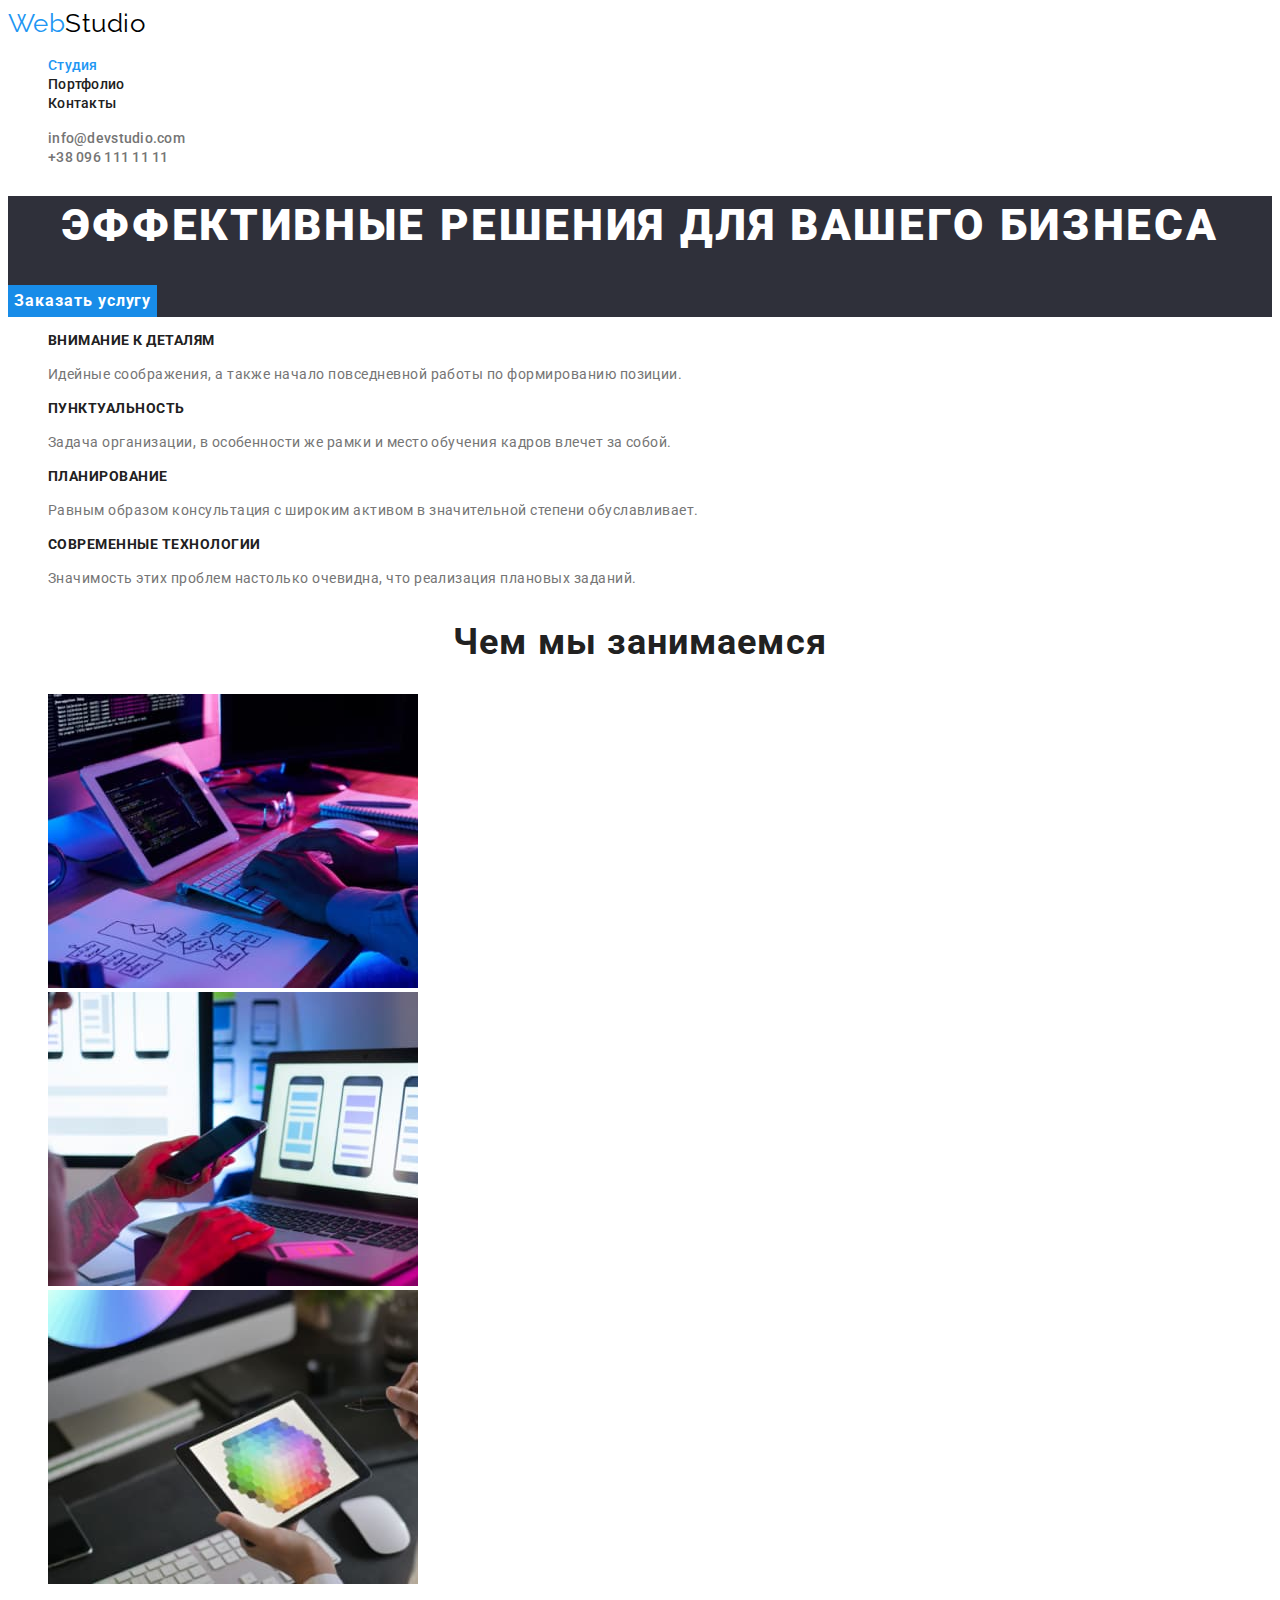
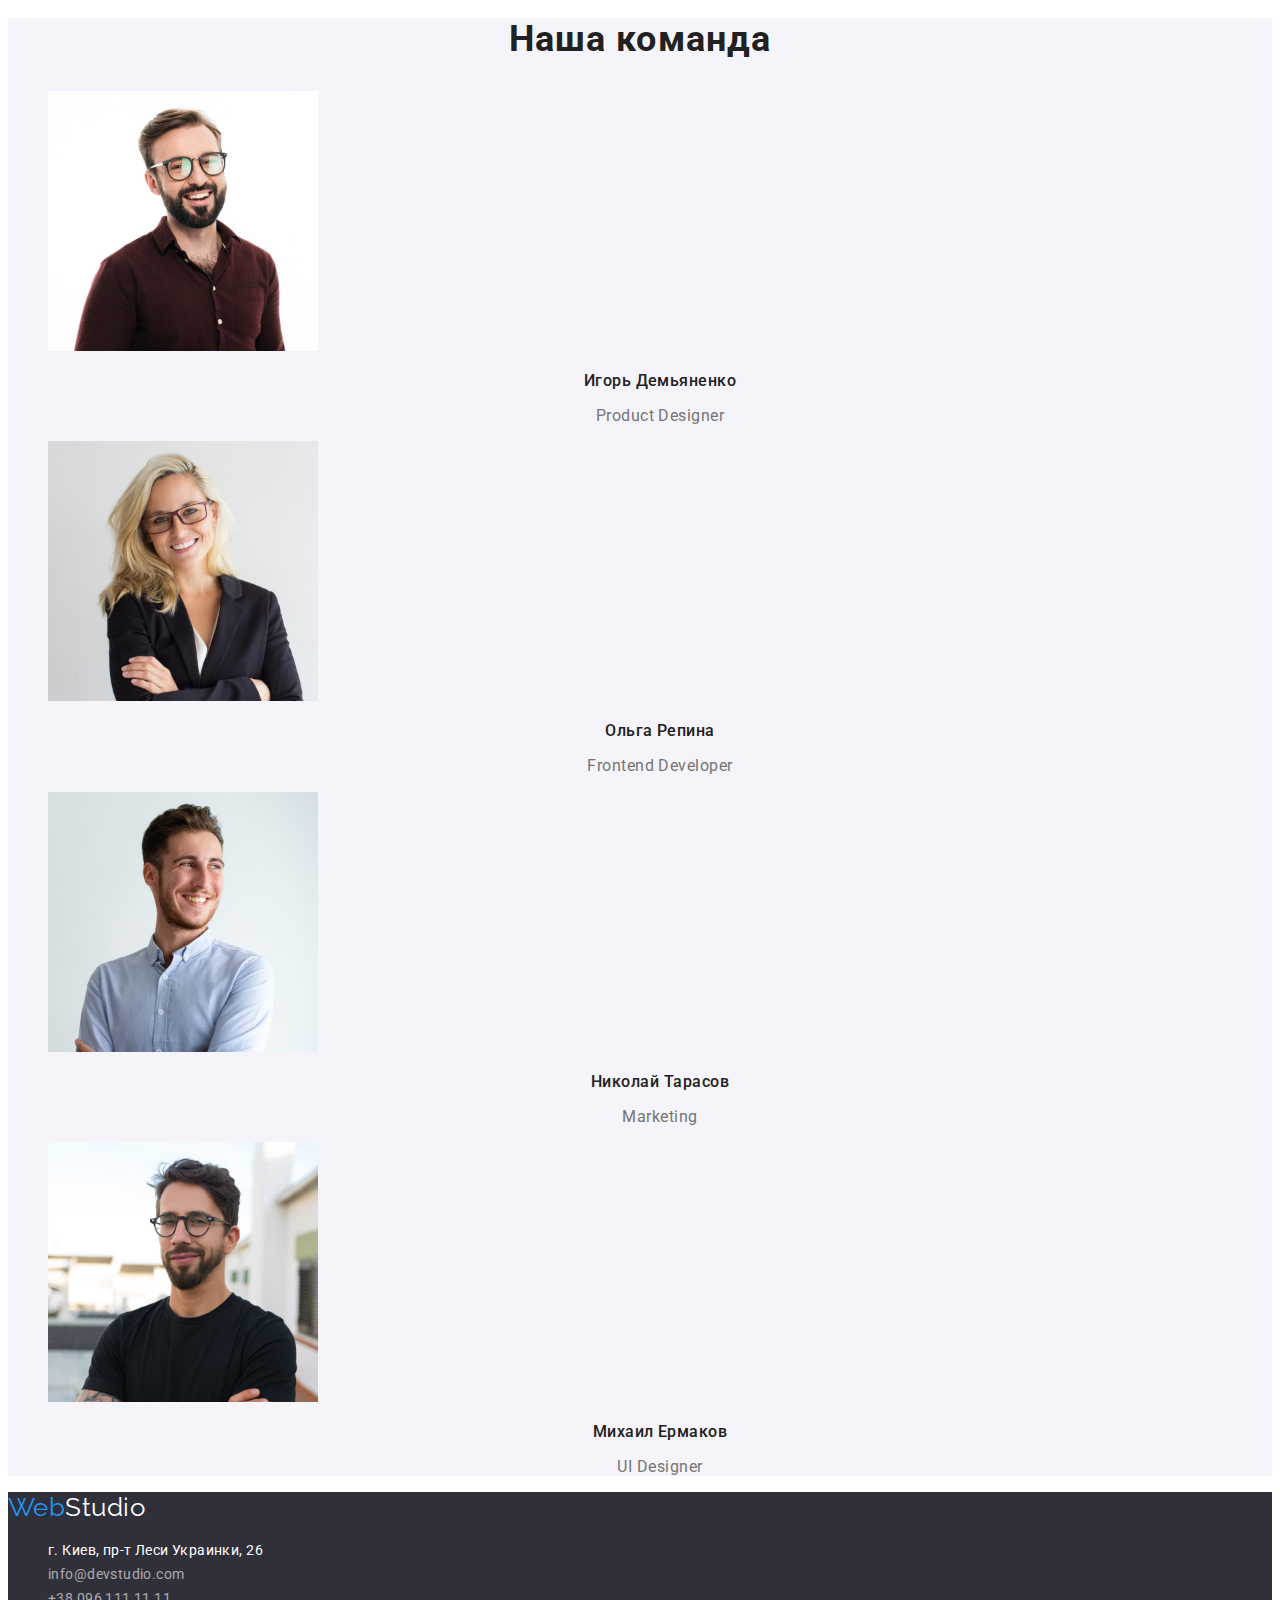
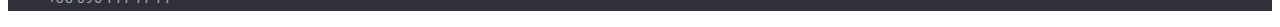
==== index.html @ 0b8e2824 "Переносит файлы и папки с дз-2" ====
<!DOCTYPE html>
  <html lang="ru">
  <head>
    <meta charset="UTF-8">
    <meta http-equiv="X-UA-Compatible" content="IE=edge">
    <meta name="viewport" content="width=device-width, initial-scale=1.0">
    <title>Студия</title>
    <link rel="preconnect" href="https://fonts.googleapis.com">
    <link rel="preconnect" href="https://fonts.gstatic.com" crossorigin>
    <link href="https://fonts.googleapis.com/css2?family=Raleway:wght@700&family=Roboto:wght@400;500;700;900&display=swap"
      rel="stylesheet">
    <link rel="stylesheet" href="./css/reset.css">
    <link rel="stylesheet" href="./css/styles.css">
  </head>
  <body>
    <!-- Шапка сайта -->
    <header>
      <!-- Главная навигация -->
      <nav>
        <a class="logo" href="index.html" lang="en">Web<span class="logo-header">Studio</span></a>
        <ul class="main-nav">
          <li><a href="index.html" class="link current">Студия</a></li>
          <li><a href="portfolio.html" class="link">Портфолио</a></li>
          <li><a href="" class="link">Контакты</a></li>
        </ul>
      </nav>
      <!-- Контакты -->
      <ul class="contacts-nav">
        <li><a class="link" href="mailto:info@devstudio.com">info@devstudio.com</a></li>
        <li><a class="link" href="tel:+380961111111">+38 096 111 11 11</a></li>
      </ul>
    </header>
    <!-- Уникальный контент страницы -->
    <main>
      <!-- Блок герой -->
      <section class="hero">
        <h1 class="hero-title">Эффективные решения для вашего бизнеса</h1>
        <button class="hero-btn btn" type="button">Заказать услугу</button>
      </section>
      <!-- Наши преимущества -->
      <section class="section">
        <!-- Скрыть этот заголовок с помощью css -->
        <h2 class="section-title hiden">Наши преимущества</h2>
        <ul class="feature-list">
          <li>
            <h3 class="title">Внимание к деталям</h3>
            <p class="text">Идейные соображения, а также начало повседневной работы по формированию позиции.</p>
          </li>
          <li>
            <h3 class="title">Пунктуальность</h3>
            <p class="text">Задача организации, в особенности же рамки и место обучения кадров влечет за собой.</p>
          </li>
          <li>
            <h3 class="title">Планирование</h3>
            <p class="text">Равным образом консультация с широким активом в значительной степени обуславливает.</p>
          </li>
          <li>
            <h3 class="title">Современные технологии</h3>
            <p class="text">Значимость этих проблем настолько очевидна, что реализация плановых заданий.</p>
          </li>
        </ul>
      </section>
      <!-- Чем мы занимаемся -->
      <section class="section">
        <h2 class="section-title">Чем мы занимаемся</h2>
          <ul>
            <li><img src="./images/website.jpg" alt="Десктопные приложения" width="370" /></li>
            <li><img src="./images/mobile.jpg" alt="Мобильные приложения" width="370" /></li>
            <li><img src="./images/design.jpg" alt="Дизайнерские решения" width="370" /></li>
          </ul>
      </section>
      <!-- Наша команда -->
      <section class="section team">
        <h2 class="section-title">Наша команда</h2>
        <ul>
          <li>
            <img src="./images/product-designer.jpg" alt="Product Designer" width="270">
            <h3 class="member">Игорь Демьяненко</h3>
            <p class="position" lang="en">Product Designer</p>
          </li>
          <li>
            <img src="./images/frontent-developer.jpg" alt="Frontend Developer" width="270">
            <h3 class="member">Ольга Репина</h3>
            <p class="position" lang="en">Frontend Developer</p>
          </li>
          <li>
            <img src="./images/marketing.jpg" alt="Marketing" width="270">
            <h3 class="member">Николай Тарасов</h3>
            <p class="position" lang="en">Marketing</p>
          </li>
          <li>
            <img src="./images/ui-designer.jpg" alt="UI Designer" width="270">
            <h3 class="member">Михаил Ермаков</h3>
            <p class="position" lang="en">UI Designer</p>
          </li>
        </ul>
      </section>
    </main>
    <footer class="footer">
      <a class="logo" href="index.html" lang="en">Web<span class="logo-footer">Studio</span></a>
      <address>
        <ul class="contacts-footer">
          <li><a class="link" href="https://www.google.com.ua/maps/place/%D0%B1%D1%83%D0%BB.+%D0%9B%D0%B5%D1%81%D0%B8+%D0%A3%D0%BA%D1%80%D0%B0%D0%B8%D0%BD%D0%BA%D0%B8,+26,+%D0%9A%D0%B8%D0%B5%D0%B2,+02000/@50.4265841,30.5361971,17z/data=!3m1!4b1!4m5!3m4!1s0x40d4cf0e033ecbe9:0x57a4dffefec77da0!8m2!3d50.4265807!4d30.5383858?hl=ru"><span class="address">г. Киев, пр-т Леси Украинки, 26</span></a>
          </li>
          <li><a class="link" href="mailto:info@devstudio.com">info@devstudio.com</a>
          </li>
          <li><a class="link" href="tel:+380961111111">+38 096 111 11 11</a>
          </li>
        </ul>
      </address>
    </footer>
  </body>
  </html>
---- css/styles.css ----
:root {
  --primary-text-color: #757575;
  --title-text-color: #212121;
  --accent-color: #2196f3;
}

body {
  background-color: #ffffff;
  color: var(--primary-text-color);

  font-family: Roboto, sans-serif;
  letter-spacing: 0.03em;
}

/* Логотип */
.logo {
  color: var(--accent-color);

  font-family: Raleway, sans-serif;
  font-size: 26px;
  line-height: 1.2;
}

.logo-header {
  color: #000000;
}

.logo-footer {
  color: #ffffff;
}

/* Главная навигация */
.main-nav .link {
  color: var(--title-text-color);

  font-weight: 500;
  font-size: 14px;
  line-height: 1.14;
  letter-spacing: 0.02em;
}

/* Контакты хедер*/
.contacts-nav .link {
  color: var(--primary-text-color);

  font-weight: 500;
  font-size: 14px;
  line-height: 1.14;
  letter-spacing: 0.02em;
}

.main-nav .link:hover,
.main-nav .link:focus,
.contacts-nav .link:hover,
.contacts-nav .link:focus,
.contacts-footer .link:hover,
.contacts-footer .link:focus {
  color: var(--accent-color);
}

.main-nav .link.current {
  color: var(--accent-color);
}

/* Блок герой, футер*/
.hero,
.footer {
  background-color: #2f303a;
}

.hero-title {
  color: #ffffff;

  font-weight: 900;
  font-size: 44px;
  line-height: 1.36;
  text-align: center;
  letter-spacing: 0.06em;
  text-transform: uppercase;
}

/* Кнопка */
.btn {
  font-family: inherit;
  font-weight: 700;
  font-size: 16px;
  line-height: 1.9;
  text-align: center;
  letter-spacing: 0.06em;

  cursor: pointer;
}

.hero-btn {
  background-color: #188ce8;
  color: #ffffff;
}

.btn:hover,
.btn:focus {
  background-color: var(--accent-color);
}

/* Секции */
.section-title.hiden {
  display: none;
}

.section-title {
  color: var(--title-text-color);

  font-size: 36px;
  line-height: 1.2;
  text-align: center;
  letter-spacing: 0.03em;
}

/* Преимущества */
.feature-list .title {
  color: var(--title-text-color);

  font-size: 14px;
  line-height: 1.14;
  text-transform: uppercase;
}

.feature-list .text {
  font-size: 14px;
  line-height: 1.71;
}

/* Наша команда */
.team {
  background-color: #f5f4fa;
}

.team .member {
  color: var(--title-text-color);

  font-weight: 500;
  font-size: 16px;
  line-height: 1.2;
  text-align: center;
}

.team .position {
  font-size: 16px;
  line-height: 1.2;
  text-align: center;
}

/* Футер */
.contacts-footer .link,
.contacts-footer .address {
  color: rgba(255, 255, 255, 0.6);

  font-family: Roboto, sans-serif;
  font-style: normal;
  font-size: 14px;
  line-height: 1.7;
  letter-spacing: 0.03em;
}

.contacts-footer .address {
  color: #ffffff;
}

/* Страница портфолио */
/* Фильтр кнопки */
.filter-btn {
  background-color: #f5f4fa;
  color: var(--title-text-color);
}

.filter-btn:hover,
.filter-btn:focus {
  color: #ffffff;
  background-color: var(--accent-color);
}

/* Проекты */
.projects .title {
  color: var(--title-text-color);

  font-size: 18px;
  line-height: 2;
  letter-spacing: 0.06em;
}

.projects .filter {
  color: var(--primary-text-color);

  font-size: 16px;
  line-height: 1.9;
}
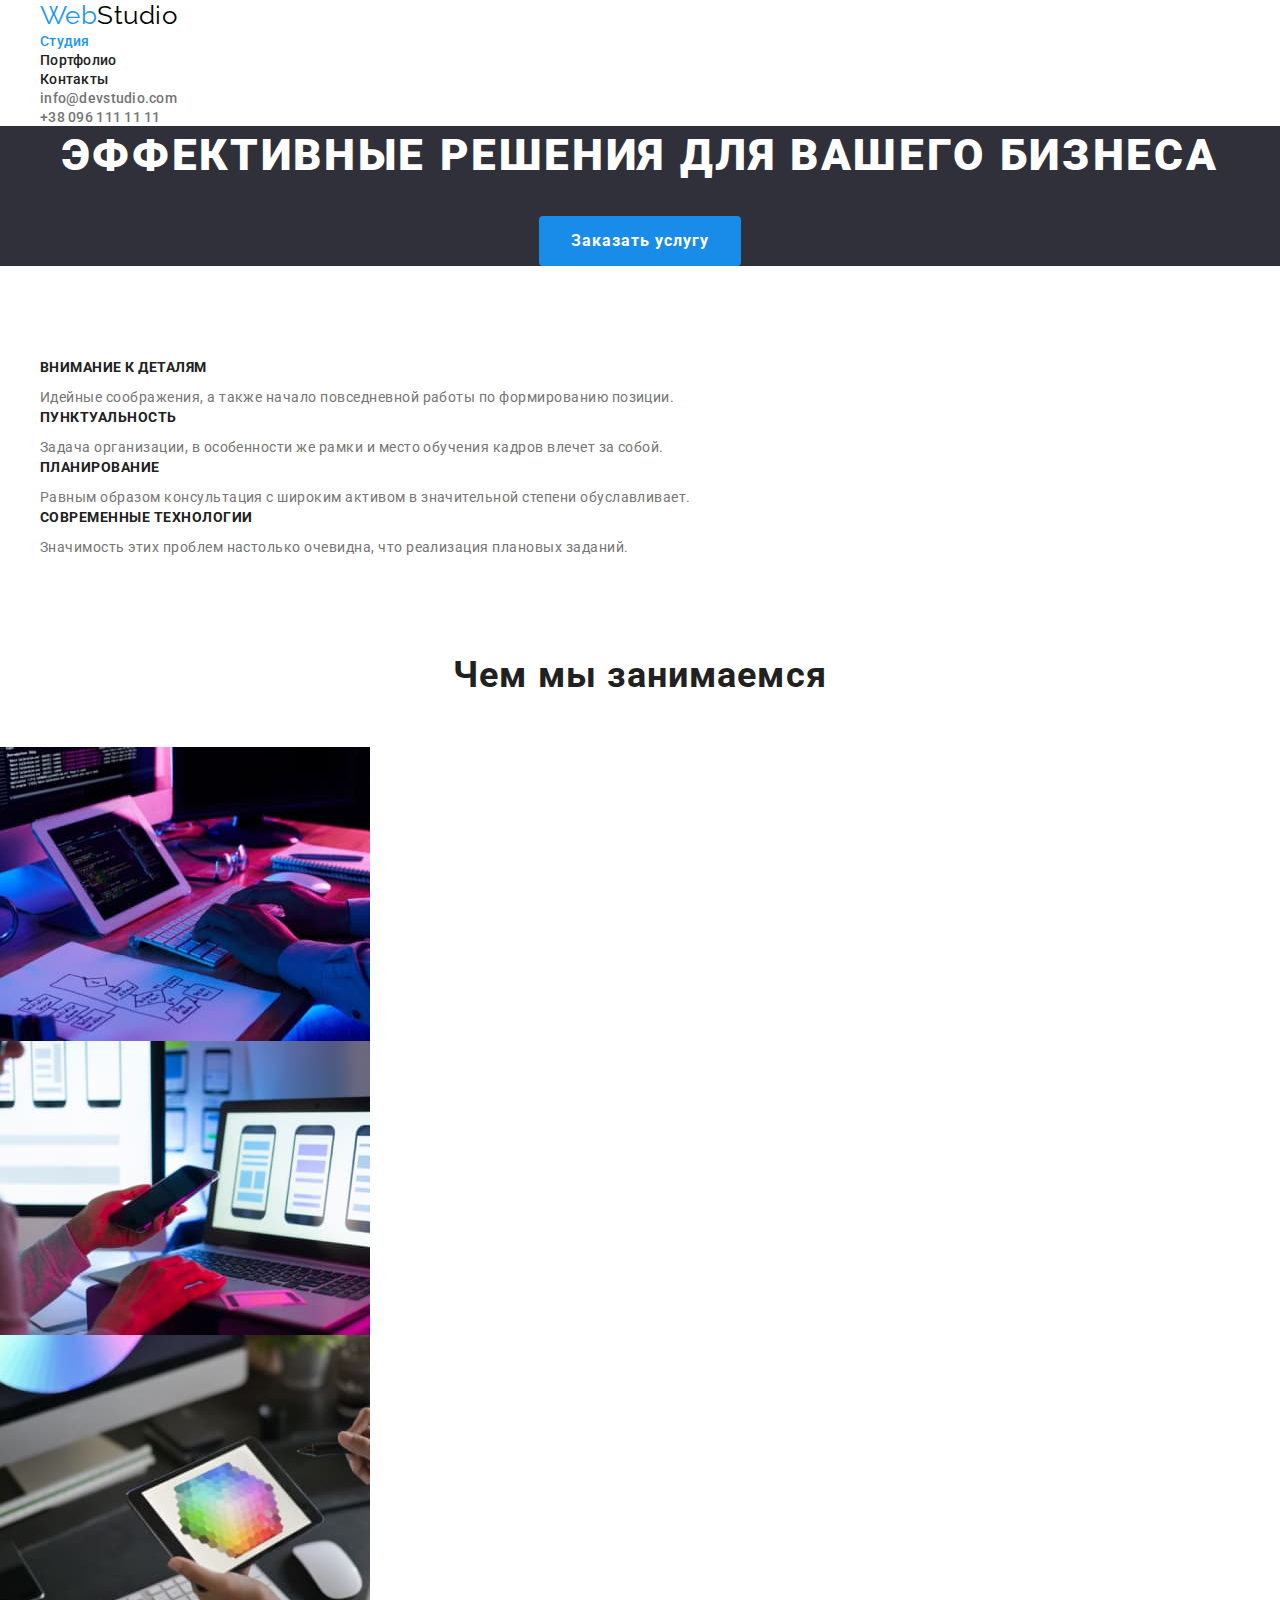
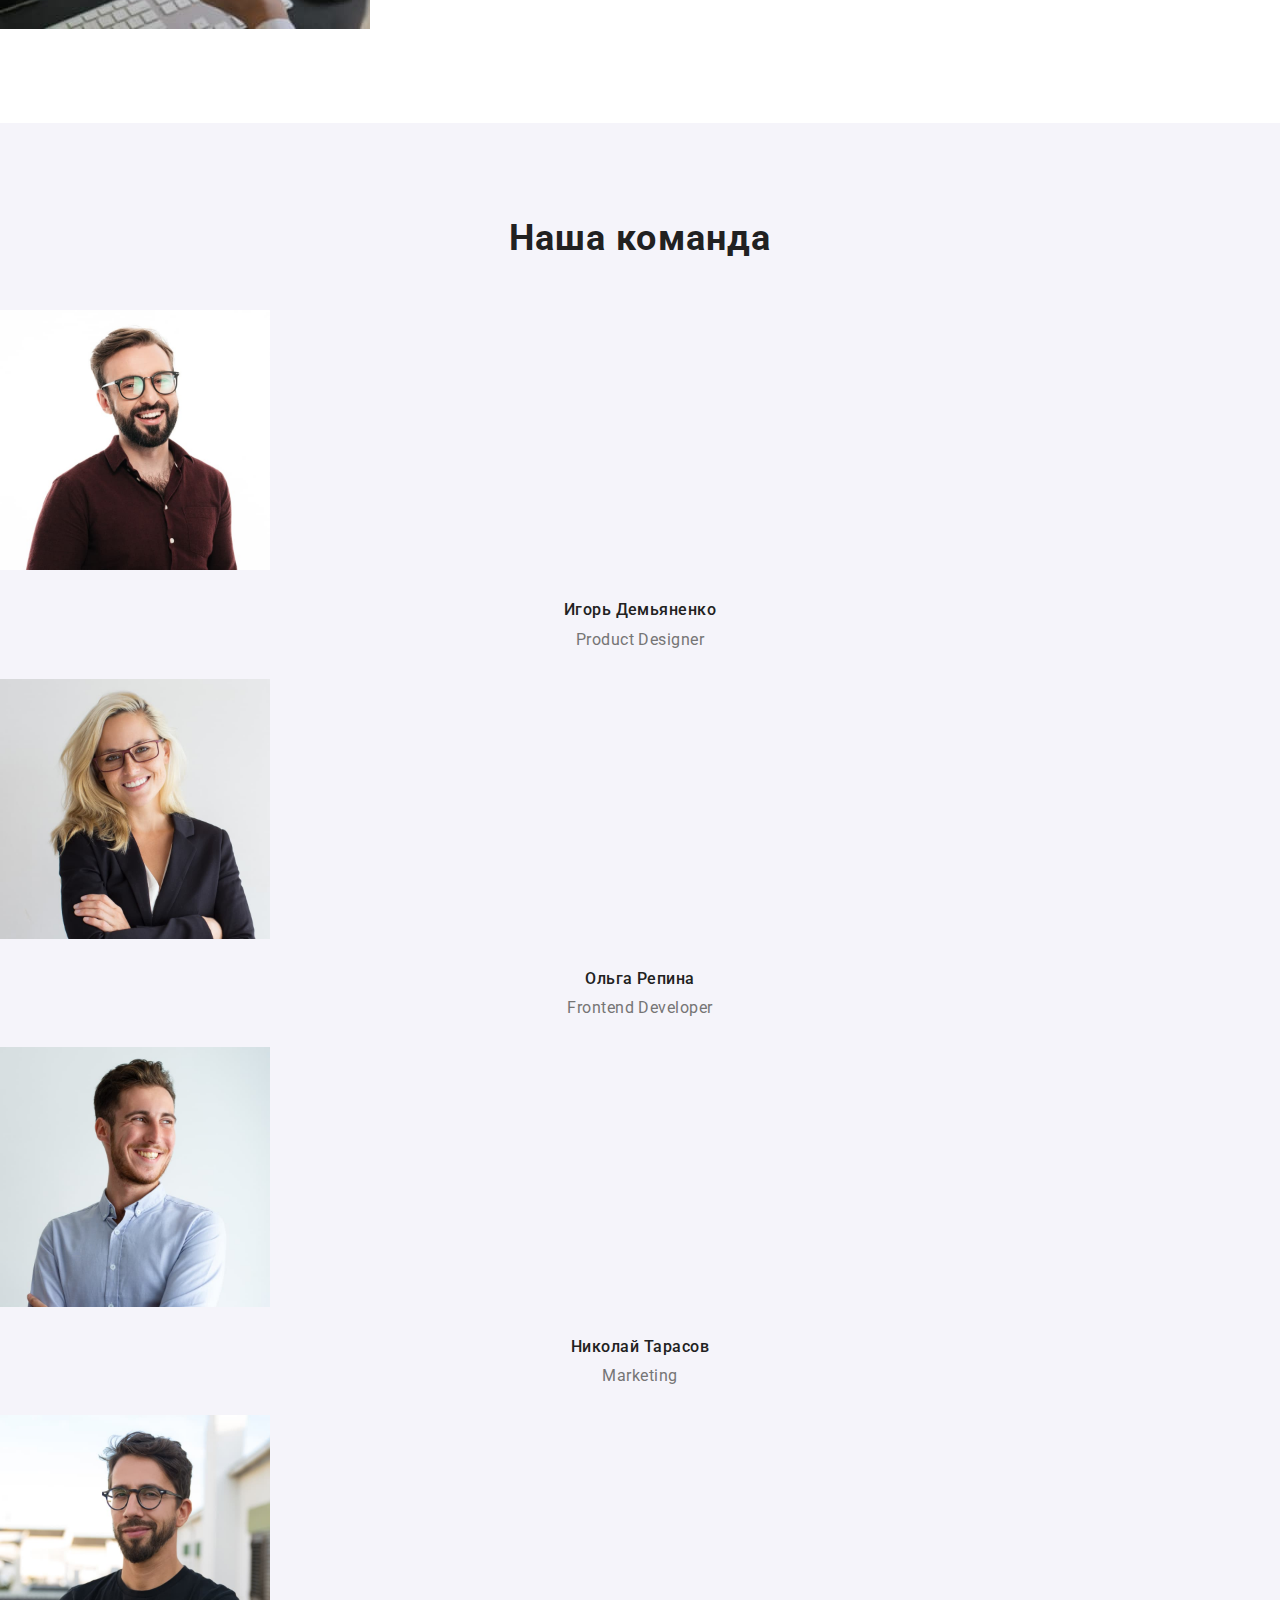
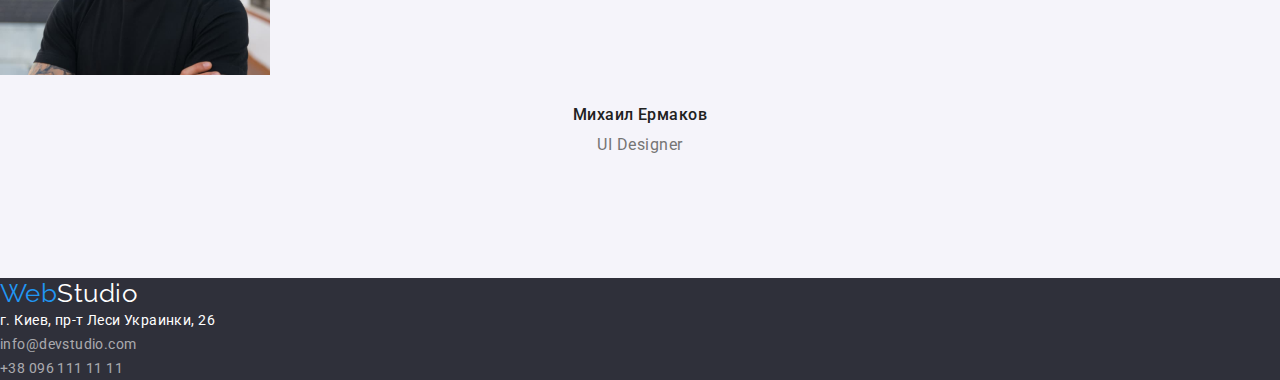
==== commit bdfe0918: "Добавляет геометрию" ====
--- a/index.html
+++ b/index.html
@@ -9,26 +9,31 @@
     <link rel="preconnect" href="https://fonts.gstatic.com" crossorigin>
     <link href="https://fonts.googleapis.com/css2?family=Raleway:wght@700&family=Roboto:wght@400;500;700;900&display=swap"
       rel="stylesheet">
+    <link rel="stylesheet" href="https://cdnjs.cloudflare.com/ajax/libs/modern-normalize/1.1.0/modern-normalize.min.css"
+      integrity="sha512-wpPYUAdjBVSE4KJnH1VR1HeZfpl1ub8YT/NKx4PuQ5NmX2tKuGu6U/JRp5y+Y8XG2tV+wKQpNHVUX03MfMFn9Q=="
+      crossorigin="anonymous" referrerpolicy="no-referrer">
     <link rel="stylesheet" href="./css/reset.css">
     <link rel="stylesheet" href="./css/styles.css">
   </head>
   <body>
     <!-- Шапка сайта -->
-    <header>
-      <!-- Главная навигация -->
-      <nav>
-        <a class="logo" href="index.html" lang="en">Web<span class="logo-header">Studio</span></a>
-        <ul class="main-nav">
-          <li><a href="index.html" class="link current">Студия</a></li>
-          <li><a href="portfolio.html" class="link">Портфолио</a></li>
-          <li><a href="" class="link">Контакты</a></li>
+    <header class="page-header">
+      <div class="container">
+        <!-- Главная навигация -->
+        <nav>
+          <a class="logo" href="index.html" lang="en">Web<span class="logo-header">Studio</span></a>
+          <ul class="main-nav">
+            <li><a href="index.html" class="link current">Студия</a></li>
+            <li><a href="portfolio.html" class="link">Портфолио</a></li>
+            <li><a href="" class="link">Контакты</a></li>
+          </ul>
+        </nav>
+        <!-- Контакты -->
+        <ul class="contacts-nav">
+          <li><a class="link" href="mailto:info@devstudio.com">info@devstudio.com</a></li>
+          <li><a class="link" href="tel:+380961111111">+38 096 111 11 11</a></li>
         </ul>
-      </nav>
-      <!-- Контакты -->
-      <ul class="contacts-nav">
-        <li><a class="link" href="mailto:info@devstudio.com">info@devstudio.com</a></li>
-        <li><a class="link" href="tel:+380961111111">+38 096 111 11 11</a></li>
-      </ul>
+      </div>
     </header>
     <!-- Уникальный контент страницы -->
     <main>
@@ -39,61 +44,63 @@
       </section>
       <!-- Наши преимущества -->
       <section class="section">
-        <!-- Скрыть этот заголовок с помощью css -->
-        <h2 class="section-title hiden">Наши преимущества</h2>
-        <ul class="feature-list">
-          <li>
-            <h3 class="title">Внимание к деталям</h3>
-            <p class="text">Идейные соображения, а также начало повседневной работы по формированию позиции.</p>
-          </li>
-          <li>
-            <h3 class="title">Пунктуальность</h3>
-            <p class="text">Задача организации, в особенности же рамки и место обучения кадров влечет за собой.</p>
-          </li>
-          <li>
-            <h3 class="title">Планирование</h3>
-            <p class="text">Равным образом консультация с широким активом в значительной степени обуславливает.</p>
-          </li>
-          <li>
-            <h3 class="title">Современные технологии</h3>
-            <p class="text">Значимость этих проблем настолько очевидна, что реализация плановых заданий.</p>
-          </li>
-        </ul>
-      </section>
-      <!-- Чем мы занимаемся -->
-      <section class="section">
-        <h2 class="section-title">Чем мы занимаемся</h2>
-          <ul>
-            <li><img src="./images/website.jpg" alt="Десктопные приложения" width="370" /></li>
-            <li><img src="./images/mobile.jpg" alt="Мобильные приложения" width="370" /></li>
-            <li><img src="./images/design.jpg" alt="Дизайнерские решения" width="370" /></li>
+<div class="container">
+          <!-- Скрыть этот заголовок с помощью css -->
+          <h2 class="section-title hiden">Наши преимущества</h2>
+          <ul class="feature-list">
+            <li>
+              <h3 class="title">Внимание к деталям</h3>
+              <p class="text">Идейные соображения, а также начало повседневной работы по формированию позиции.</p>
+            </li>
+            <li>
+              <h3 class="title">Пунктуальность</h3>
+              <p class="text">Задача организации, в особенности же рамки и место обучения кадров влечет за собой.</p>
+            </li>
+            <li>
+              <h3 class="title">Планирование</h3>
+              <p class="text">Равным образом консультация с широким активом в значительной степени обуславливает.</p>
+            </li>
+            <li>
+              <h3 class="title">Современные технологии</h3>
+              <p class="text">Значимость этих проблем настолько очевидна, что реализация плановых заданий.</p>
+            </li>
           </ul>
-      </section>
-      <!-- Наша команда -->
-      <section class="section team">
-        <h2 class="section-title">Наша команда</h2>
-        <ul>
-          <li>
-            <img src="./images/product-designer.jpg" alt="Product Designer" width="270">
-            <h3 class="member">Игорь Демьяненко</h3>
-            <p class="position" lang="en">Product Designer</p>
-          </li>
-          <li>
-            <img src="./images/frontent-developer.jpg" alt="Frontend Developer" width="270">
-            <h3 class="member">Ольга Репина</h3>
-            <p class="position" lang="en">Frontend Developer</p>
-          </li>
-          <li>
-            <img src="./images/marketing.jpg" alt="Marketing" width="270">
-            <h3 class="member">Николай Тарасов</h3>
-            <p class="position" lang="en">Marketing</p>
-          </li>
-          <li>
-            <img src="./images/ui-designer.jpg" alt="UI Designer" width="270">
-            <h3 class="member">Михаил Ермаков</h3>
-            <p class="position" lang="en">UI Designer</p>
-          </li>
-        </ul>
+          </section>
+          <!-- Чем мы занимаемся -->
+          <section class="section no-padding-top">
+            <h2 class="section-title">Чем мы занимаемся</h2>
+            <ul>
+              <li><img src="./images/website.jpg" alt="Десктопные приложения" width="370" /></li>
+              <li><img src="./images/mobile.jpg" alt="Мобильные приложения" width="370" /></li>
+              <li><img src="./images/design.jpg" alt="Дизайнерские решения" width="370" /></li>
+            </ul>
+          </section>
+          <!-- Наша команда -->
+          <section class="section team">
+            <h2 class="section-title">Наша команда</h2>
+            <ul>
+              <li>
+                <img class="photo" src="./images/product-designer.jpg" alt="Product Designer" width="270">
+                <h3 class="member">Игорь Демьяненко</h3>
+                <p class="position" lang="en">Product Designer</p>
+              </li>
+              <li>
+                <img class="photo" src="./images/frontent-developer.jpg" alt="Frontend Developer" width="270">
+                <h3 class="member">Ольга Репина</h3>
+                <p class="position" lang="en">Frontend Developer</p>
+              </li>
+              <li>
+                <img class="photo" src="./images/marketing.jpg" alt="Marketing" width="270">
+                <h3 class="member">Николай Тарасов</h3>
+                <p class="position" lang="en">Marketing</p>
+              </li>
+              <li>
+                <img class="photo" src="./images/ui-designer.jpg" alt="UI Designer" width="270">
+                <h3 class="member">Михаил Ермаков</h3>
+                <p class="position" lang="en">UI Designer</p>
+              </li>
+            </ul>
+</div>
       </section>
     </main>
     <footer class="footer">
--- a/css/styles.css
+++ b/css/styles.css
@@ -10,6 +10,18 @@
 
   font-family: Roboto, sans-serif;
   letter-spacing: 0.03em;
+}
+
+/* временно
+.page-header {
+  background-color: teal;
+} */
+
+.container {
+  width: 1200px;
+  padding-left: 15px;
+  padding-right: 15px;
+  margin: 0 auto;
 }
 
 /* Логотип */
@@ -68,13 +80,18 @@
   background-color: #2f303a;
 }
 
+.hero {
+  text-align: center;
+}
+
 .hero-title {
   color: #ffffff;
+
+  margin-bottom: 30px;
 
   font-weight: 900;
   font-size: 44px;
   line-height: 1.36;
-  text-align: center;
   letter-spacing: 0.06em;
   text-transform: uppercase;
 }
@@ -88,10 +105,15 @@
   text-align: center;
   letter-spacing: 0.06em;
 
+  border-radius: 4px;
+
   cursor: pointer;
 }
 
 .hero-btn {
+  padding: 10px 32px;
+  min-width: 200px;
+
   background-color: #188ce8;
   color: #ffffff;
 }
@@ -102,12 +124,22 @@
 }
 
 /* Секции */
+.section {
+  padding-top: 94px;
+  padding-bottom: 94px;
+}
+
+.section.no-padding-top {
+  padding-top: 0;
+}
+
 .section-title.hiden {
   display: none;
 }
 
 .section-title {
   color: var(--title-text-color);
+  margin-bottom: 50px;
 
   font-size: 36px;
   line-height: 1.2;
@@ -118,6 +150,7 @@
 /* Преимущества */
 .feature-list .title {
   color: var(--title-text-color);
+  margin-bottom: 10px;
 
   font-size: 14px;
   line-height: 1.14;
@@ -134,8 +167,13 @@
   background-color: #f5f4fa;
 }
 
+.photo {
+  margin-bottom: 30px;
+}
+
 .team .member {
   color: var(--title-text-color);
+  margin-bottom: 10px;
 
   font-weight: 500;
   font-size: 16px;
@@ -144,6 +182,8 @@
 }
 
 .team .position {
+  margin-bottom: 30px;
+
   font-size: 16px;
   line-height: 1.2;
   text-align: center;
@@ -167,7 +207,13 @@
 
 /* Страница портфолио */
 /* Фильтр кнопки */
+.filter-list {
+  margin-bottom: 34px;
+}
 .filter-btn {
+  padding: 6px 22px;
+  min-width: 73px;
+
   background-color: #f5f4fa;
   color: var(--title-text-color);
 }
@@ -179,8 +225,12 @@
 }
 
 /* Проекты */
+.projects-photo {
+  margin-bottom: 20px;
+}
 .projects .title {
   color: var(--title-text-color);
+  margin-bottom: 4px;
 
   font-size: 18px;
   line-height: 2;
@@ -189,6 +239,7 @@
 
 .projects .filter {
   color: var(--primary-text-color);
+  margin-bottom: 20px;
 
   font-size: 16px;
   line-height: 1.9;
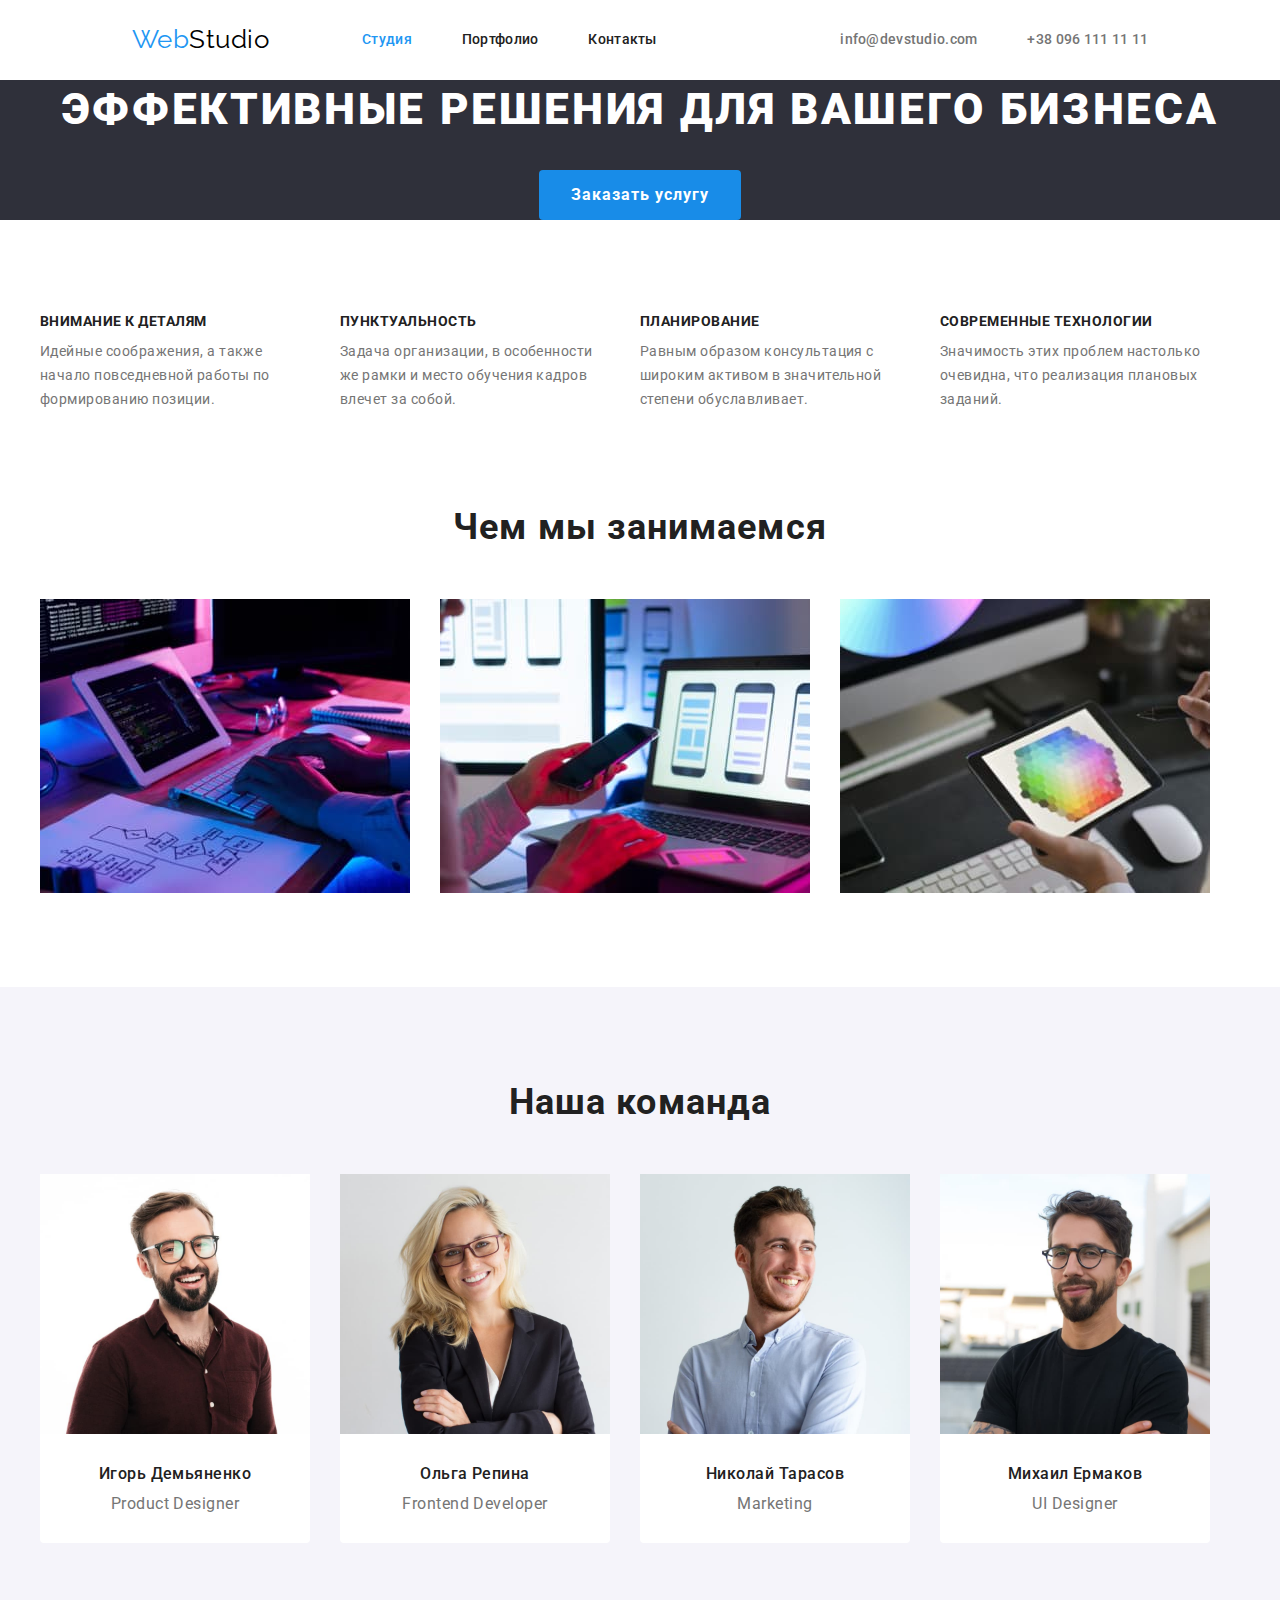
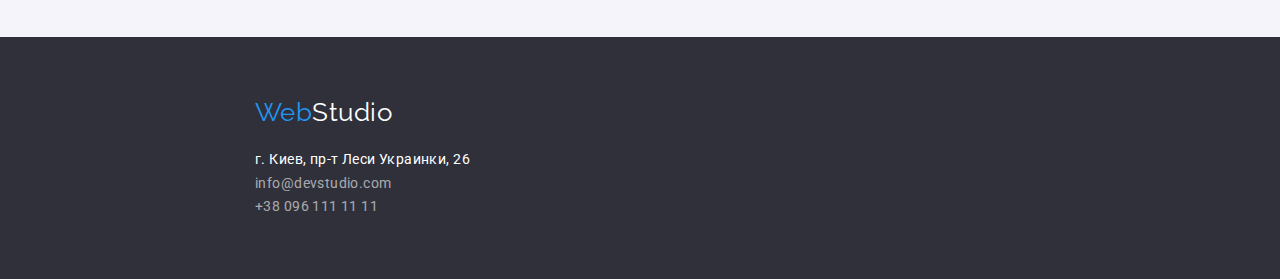
==== commit b3655d81: "Добавляет флексы на страницу Студия" ====
--- a/index.html
+++ b/index.html
@@ -18,20 +18,20 @@
   <body>
     <!-- Шапка сайта -->
     <header class="page-header">
-      <div class="container">
+      <div class="container header-container">
         <!-- Главная навигация -->
-        <nav>
-          <a class="logo" href="index.html" lang="en">Web<span class="logo-header">Studio</span></a>
+        <nav class="site-nav">
+            <a class="logo" href="index.html" lang="en">Web<span class="logo-header-black">Studio</span></a>
           <ul class="main-nav">
-            <li><a href="index.html" class="link current">Студия</a></li>
-            <li><a href="portfolio.html" class="link">Портфолио</a></li>
-            <li><a href="" class="link">Контакты</a></li>
+            <li class="item"><a href="index.html" class="link current">Студия</a></li>
+            <li class="item"><a href="portfolio.html" class="link">Портфолио</a></li>
+            <li class="item"><a href="" class="link">Контакты</a></li>
           </ul>
         </nav>
         <!-- Контакты -->
         <ul class="contacts-nav">
-          <li><a class="link" href="mailto:info@devstudio.com">info@devstudio.com</a></li>
-          <li><a class="link" href="tel:+380961111111">+38 096 111 11 11</a></li>
+          <li class="item"><a class="link" href="mailto:info@devstudio.com">info@devstudio.com</a></li>
+          <li class="item"><a class="link" href="tel:+380961111111">+38 096 111 11 11</a></li>
         </ul>
       </div>
     </header>
@@ -44,77 +44,85 @@
       </section>
       <!-- Наши преимущества -->
       <section class="section">
-<div class="container">
+        <div class="container">
           <!-- Скрыть этот заголовок с помощью css -->
           <h2 class="section-title hiden">Наши преимущества</h2>
           <ul class="feature-list">
-            <li>
+            <li class="item">
               <h3 class="title">Внимание к деталям</h3>
               <p class="text">Идейные соображения, а также начало повседневной работы по формированию позиции.</p>
             </li>
-            <li>
+            <li class="item">
               <h3 class="title">Пунктуальность</h3>
               <p class="text">Задача организации, в особенности же рамки и место обучения кадров влечет за собой.</p>
             </li>
-            <li>
+            <li class="item">
               <h3 class="title">Планирование</h3>
               <p class="text">Равным образом консультация с широким активом в значительной степени обуславливает.</p>
             </li>
-            <li>
+            <li class="item">
               <h3 class="title">Современные технологии</h3>
               <p class="text">Значимость этих проблем настолько очевидна, что реализация плановых заданий.</p>
             </li>
           </ul>
+        </div>
           </section>
           <!-- Чем мы занимаемся -->
           <section class="section no-padding-top">
-            <h2 class="section-title">Чем мы занимаемся</h2>
-            <ul>
-              <li><img src="./images/website.jpg" alt="Десктопные приложения" width="370" /></li>
-              <li><img src="./images/mobile.jpg" alt="Мобильные приложения" width="370" /></li>
-              <li><img src="./images/design.jpg" alt="Дизайнерские решения" width="370" /></li>
-            </ul>
+            <div class="container">
+              <h2 class="section-title">Чем мы занимаемся</h2>
+              <ul class="gallery-list">
+                <li class="item"><img src="./images/website.jpg" alt="Десктопные приложения" width="370" /></li>
+                <li class="item"><img src="./images/mobile.jpg" alt="Мобильные приложения" width="370" /></li>
+                <li class="item"><img src="./images/design.jpg" alt="Дизайнерские решения" width="370" /></li>
+              </ul>
+            </div>
           </section>
           <!-- Наша команда -->
           <section class="section team">
-            <h2 class="section-title">Наша команда</h2>
-            <ul>
-              <li>
-                <img class="photo" src="./images/product-designer.jpg" alt="Product Designer" width="270">
-                <h3 class="member">Игорь Демьяненко</h3>
-                <p class="position" lang="en">Product Designer</p>
-              </li>
-              <li>
-                <img class="photo" src="./images/frontent-developer.jpg" alt="Frontend Developer" width="270">
-                <h3 class="member">Ольга Репина</h3>
-                <p class="position" lang="en">Frontend Developer</p>
-              </li>
-              <li>
-                <img class="photo" src="./images/marketing.jpg" alt="Marketing" width="270">
-                <h3 class="member">Николай Тарасов</h3>
-                <p class="position" lang="en">Marketing</p>
-              </li>
-              <li>
-                <img class="photo" src="./images/ui-designer.jpg" alt="UI Designer" width="270">
-                <h3 class="member">Михаил Ермаков</h3>
-                <p class="position" lang="en">UI Designer</p>
-              </li>
-            </ul>
-</div>
+            <div class="container">
+              <h2 class="section-title">Наша команда</h2>
+              <ul class="team-list">
+                <li class="item">
+                  <img class="photo" src="./images/product-designer.jpg" alt="Product Designer" width="270">
+                  <h3 class="member">Игорь Демьяненко</h3>
+                  <p class="position" lang="en">Product Designer</p>
+                </li>
+                <li class="item">
+                  <img class="photo" src="./images/frontent-developer.jpg" alt="Frontend Developer" width="270">
+                  <h3 class="member">Ольга Репина</h3>
+                  <p class="position" lang="en">Frontend Developer</p>
+                </li>
+                <li class="item">
+                  <img class="photo" src="./images/marketing.jpg" alt="Marketing" width="270">
+                  <h3 class="member">Николай Тарасов</h3>
+                  <p class="position" lang="en">Marketing</p>
+                </li>
+                <li class="item">
+                  <img class="photo" src="./images/ui-designer.jpg" alt="UI Designer" width="270">
+                  <h3 class="member">Михаил Ермаков</h3>
+                  <p class="position" lang="en">UI Designer</p>
+                </li>
+              </ul>
+            </div>
       </section>
     </main>
     <footer class="footer">
-      <a class="logo" href="index.html" lang="en">Web<span class="logo-footer">Studio</span></a>
-      <address>
-        <ul class="contacts-footer">
-          <li><a class="link" href="https://www.google.com.ua/maps/place/%D0%B1%D1%83%D0%BB.+%D0%9B%D0%B5%D1%81%D0%B8+%D0%A3%D0%BA%D1%80%D0%B0%D0%B8%D0%BD%D0%BA%D0%B8,+26,+%D0%9A%D0%B8%D0%B5%D0%B2,+02000/@50.4265841,30.5361971,17z/data=!3m1!4b1!4m5!3m4!1s0x40d4cf0e033ecbe9:0x57a4dffefec77da0!8m2!3d50.4265807!4d30.5383858?hl=ru"><span class="address">г. Киев, пр-т Леси Украинки, 26</span></a>
-          </li>
-          <li><a class="link" href="mailto:info@devstudio.com">info@devstudio.com</a>
-          </li>
-          <li><a class="link" href="tel:+380961111111">+38 096 111 11 11</a>
-          </li>
-        </ul>
-      </address>
+      <div class="container">
+        <a class="logo logo-footer" href="index.html" lang="en">Web<span class="logo-footer-white">Studio</span></a>
+        <address>
+          <ul class="contacts-footer">
+            <li><a class="link"
+                href="https://www.google.com.ua/maps/place/%D0%B1%D1%83%D0%BB.+%D0%9B%D0%B5%D1%81%D0%B8+%D0%A3%D0%BA%D1%80%D0%B0%D0%B8%D0%BD%D0%BA%D0%B8,+26,+%D0%9A%D0%B8%D0%B5%D0%B2,+02000/@50.4265841,30.5361971,17z/data=!3m1!4b1!4m5!3m4!1s0x40d4cf0e033ecbe9:0x57a4dffefec77da0!8m2!3d50.4265807!4d30.5383858?hl=ru"><span
+                  class="address">г. Киев, пр-т Леси Украинки, 26</span></a>
+            </li>
+            <li><a class="link" href="mailto:info@devstudio.com">info@devstudio.com</a>
+            </li>
+            <li><a class="link" href="tel:+380961111111">+38 096 111 11 11</a>
+            </li>
+          </ul>
+        </address>
+      </div>
     </footer>
   </body>
   </html>--- a/css/styles.css
+++ b/css/styles.css
@@ -7,16 +7,11 @@
 body {
   background-color: #ffffff;
   color: var(--primary-text-color);
-
   font-family: Roboto, sans-serif;
   letter-spacing: 0.03em;
 }
 
-/* временно
-.page-header {
-  background-color: teal;
-} */
-
+/* Шапка сайта */
 .container {
   width: 1200px;
   padding-left: 15px;
@@ -24,27 +19,45 @@
   margin: 0 auto;
 }
 
+.header-container {
+  display: flex;
+  align-items: center;
+  justify-content: space-around;
+}
+
+.site-nav {
+  display: flex;
+  align-items: center;
+}
+
 /* Логотип */
 .logo {
   color: var(--accent-color);
-
   font-family: Raleway, sans-serif;
   font-size: 26px;
   line-height: 1.2;
 }
 
-.logo-header {
+.logo-header-black {
   color: #000000;
 }
 
-.logo-footer {
-  color: #ffffff;
-}
-
 /* Главная навигация */
+.main-nav {
+  display: flex;
+  margin-left: 93px;
+}
+
+.main-nav .item:not(:last-child) {
+  margin-right: 50px;
+}
+
 .main-nav .link {
-  color: var(--title-text-color);
-
+  display: block;
+  padding-top: 32px;
+  padding-bottom: 32px;
+
+  color: var(--title-text-color);
   font-weight: 500;
   font-size: 14px;
   line-height: 1.14;
@@ -52,9 +65,20 @@
 }
 
 /* Контакты хедер*/
+.contacts-nav {
+  display: flex;
+}
+
+.contacts-nav .item:not(:last-child) {
+  margin-right: 50px;
+}
+
 .contacts-nav .link {
+  display: block;
+  padding-top: 32px;
+  padding-bottom: 32px;
+
   color: var(--primary-text-color);
-
   font-weight: 500;
   font-size: 14px;
   line-height: 1.14;
@@ -64,9 +88,7 @@
 .main-nav .link:hover,
 .main-nav .link:focus,
 .contacts-nav .link:hover,
-.contacts-nav .link:focus,
-.contacts-footer .link:hover,
-.contacts-footer .link:focus {
+.contacts-nav .link:focus {
   color: var(--accent-color);
 }
 
@@ -75,8 +97,7 @@
 }
 
 /* Блок герой, футер*/
-.hero,
-.footer {
+.hero {
   background-color: #2f303a;
 }
 
@@ -85,10 +106,9 @@
 }
 
 .hero-title {
-  color: #ffffff;
-
   margin-bottom: 30px;
 
+  color: #ffffff;
   font-weight: 900;
   font-size: 44px;
   line-height: 1.36;
@@ -98,15 +118,14 @@
 
 /* Кнопка */
 .btn {
+  border-radius: 4px;
+
   font-family: inherit;
   font-weight: 700;
   font-size: 16px;
   line-height: 1.9;
   text-align: center;
   letter-spacing: 0.06em;
-
-  border-radius: 4px;
-
   cursor: pointer;
 }
 
@@ -138,9 +157,9 @@
 }
 
 .section-title {
-  color: var(--title-text-color);
   margin-bottom: 50px;
 
+  color: var(--title-text-color);
   font-size: 36px;
   line-height: 1.2;
   text-align: center;
@@ -148,10 +167,23 @@
 }
 
 /* Преимущества */
+.feature-list {
+  display: flex;
+}
+
+.feature-list .item {
+  width: 270px;
+  margin-right: 30px;
+}
+
+.feature-list .item:nth-child(4n) {
+  margin-right: 0;
+}
+
 .feature-list .title {
-  color: var(--title-text-color);
   margin-bottom: 10px;
 
+  color: var(--title-text-color);
   font-size: 14px;
   line-height: 1.14;
   text-transform: uppercase;
@@ -162,7 +194,37 @@
   line-height: 1.71;
 }
 
+/* Чем мы занимаемся */
+.gallery-list {
+  display: flex;
+}
+
+.gallery-list .item {
+  display: flex;
+  margin-right: 30px;
+}
+
+.gallery .item:nth-child(3n) {
+  margin-right: 0;
+}
+
 /* Наша команда */
+.team-list {
+  display: flex;
+}
+
+.team-list .item {
+  width: 270px;
+  margin-right: 30px;
+  border-radius: 0px 0px 4px 4px;
+
+  background-color: #ffffff;
+}
+
+.team-list .item:nth-child(4n) {
+  margin-right: 0;
+}
+
 .team {
   background-color: #f5f4fa;
 }
@@ -190,10 +252,34 @@
 }
 
 /* Футер */
+.footer {
+  background-color: #2f303a;
+}
+
+.logo.logo-footer {
+  display: block;
+  padding-top: 60px;
+  padding-left: 215px;
+  margin-bottom: 20px;
+}
+
+.logo-footer-white {
+  color: #ffffff;
+}
+
+.contacts-footer {
+  padding-bottom: 60px;
+  padding-left: 215px;
+}
+
+.contacts-footer .link:hover,
+.contacts-footer .link:focus {
+  color: var(--accent-color);
+}
+
 .contacts-footer .link,
 .contacts-footer .address {
   color: rgba(255, 255, 255, 0.6);
-
   font-family: Roboto, sans-serif;
   font-style: normal;
   font-size: 14px;
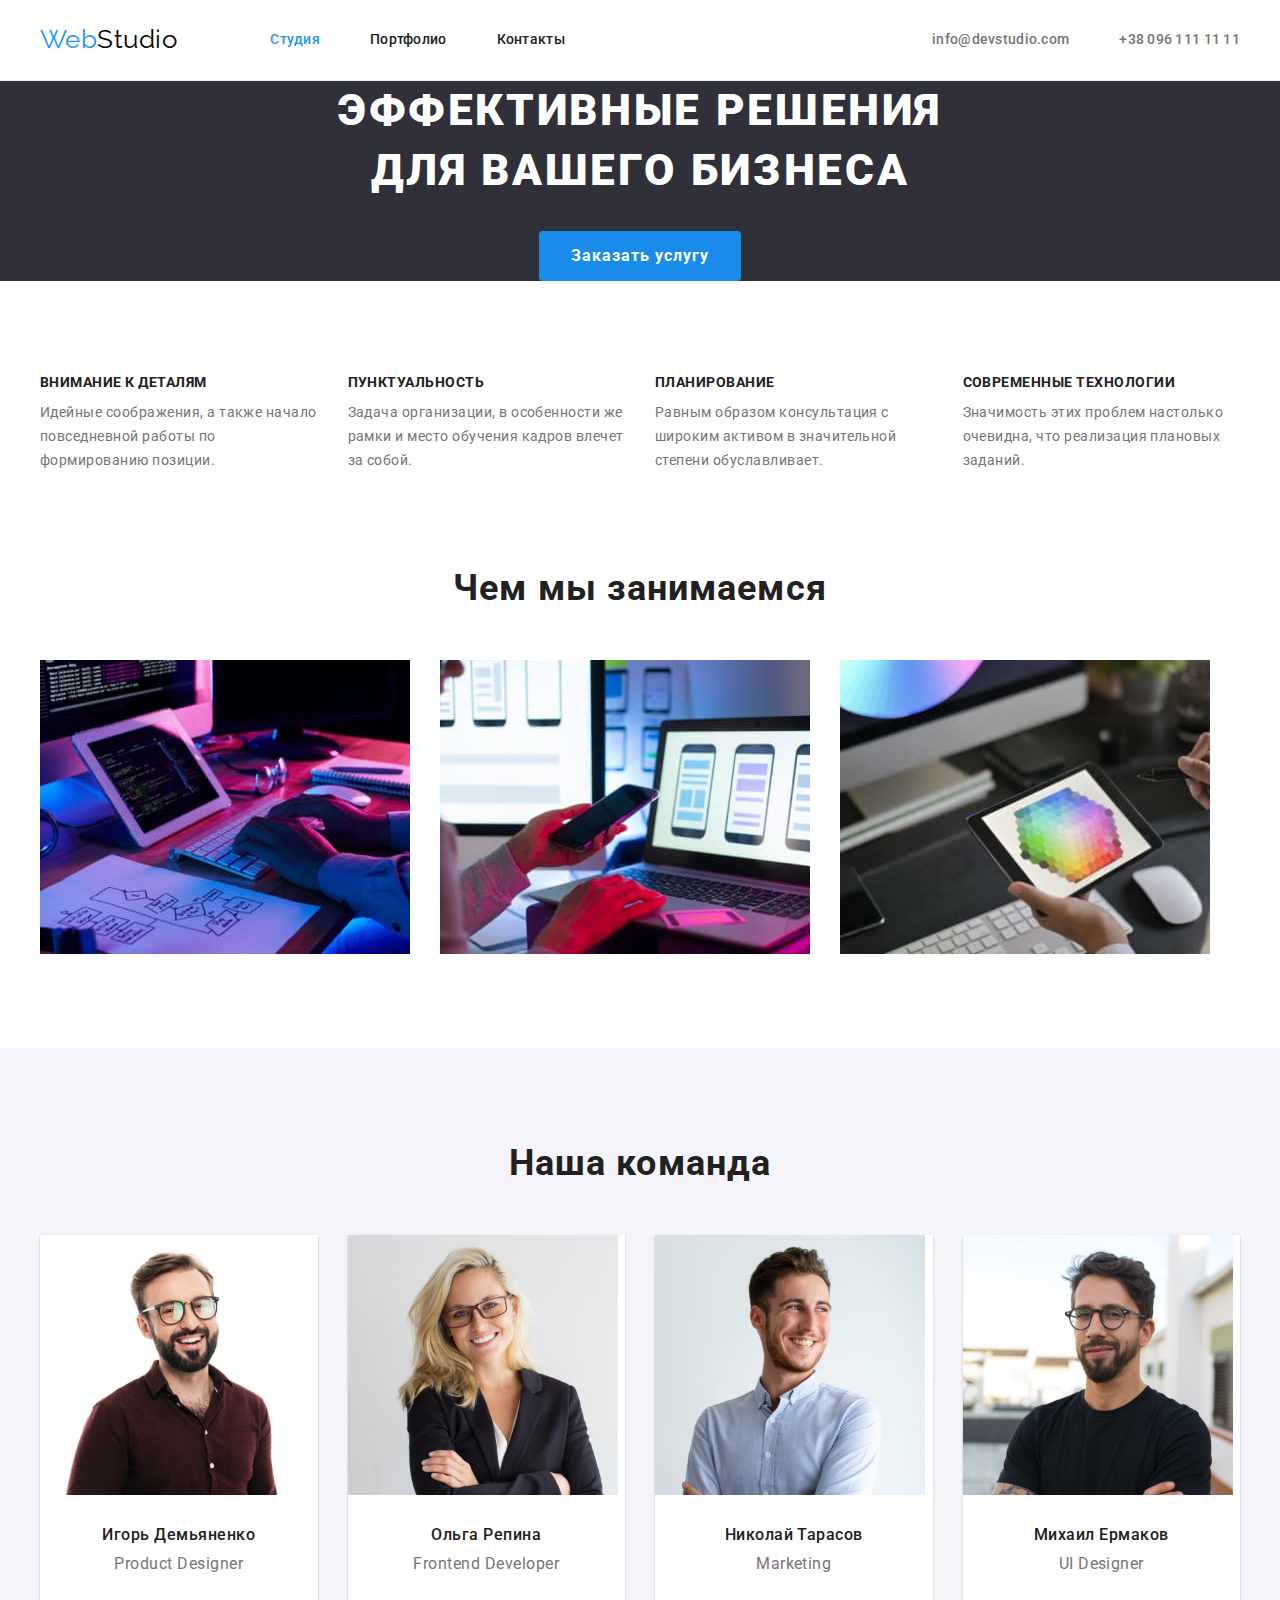
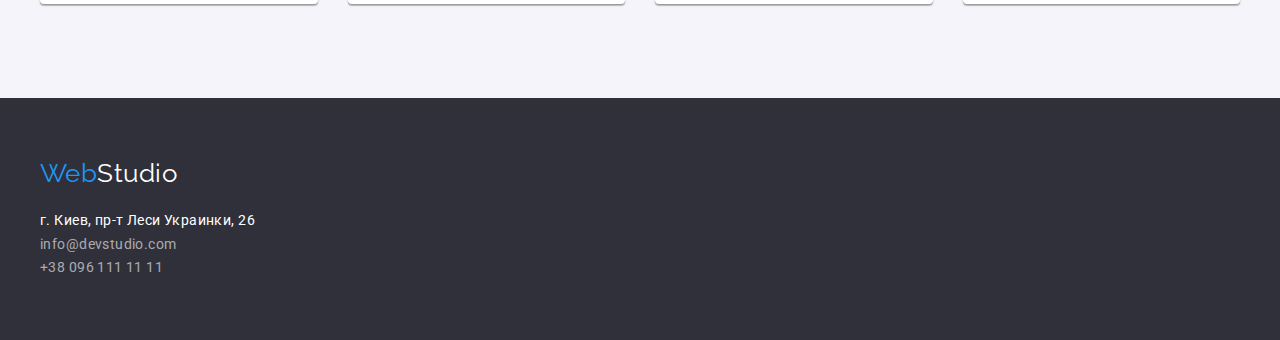
==== commit 9928de94: "Добавляет флексы на страницу Портфолио и вносит мелкие правки" ====
--- a/index.html
+++ b/index.html
@@ -85,23 +85,31 @@
               <ul class="team-list">
                 <li class="item">
                   <img class="photo" src="./images/product-designer.jpg" alt="Product Designer" width="270">
-                  <h3 class="member">Игорь Демьяненко</h3>
-                  <p class="position" lang="en">Product Designer</p>
+                  <div class="team-employee">
+                    <h3 class="member">Игорь Демьяненко</h3>
+                    <p class="position" lang="en">Product Designer</p>
+                  </div>
                 </li>
                 <li class="item">
                   <img class="photo" src="./images/frontent-developer.jpg" alt="Frontend Developer" width="270">
-                  <h3 class="member">Ольга Репина</h3>
-                  <p class="position" lang="en">Frontend Developer</p>
+                  <div class="team-employee">
+                    <h3 class="member">Ольга Репина</h3>
+                    <p class="position" lang="en">Frontend Developer</p>
+                  </div>
                 </li>
                 <li class="item">
                   <img class="photo" src="./images/marketing.jpg" alt="Marketing" width="270">
-                  <h3 class="member">Николай Тарасов</h3>
-                  <p class="position" lang="en">Marketing</p>
+                  <div class="team-employee">
+                    <h3 class="member">Николай Тарасов</h3>
+                    <p class="position" lang="en">Marketing</p>
+                  </div>
                 </li>
                 <li class="item">
                   <img class="photo" src="./images/ui-designer.jpg" alt="UI Designer" width="270">
-                  <h3 class="member">Михаил Ермаков</h3>
-                  <p class="position" lang="en">UI Designer</p>
+                  <div class="team-employee">
+                    <h3 class="member">Михаил Ермаков</h3>
+                    <p class="position" lang="en">UI Designer</p>
+                  </div>
                 </li>
               </ul>
             </div>
--- a/css/styles.css
+++ b/css/styles.css
@@ -2,6 +2,10 @@
   --primary-text-color: #757575;
   --title-text-color: #212121;
   --accent-color: #2196f3;
+  --card-set-gap: 30px;
+  --card-shadow: 0px 1px 3px rgba(0, 0, 0, 0.12), 0px 1px 1px rgba(0, 0, 0, 0.14),
+    0px 2px 1px rgba(0, 0, 0, 0.2);
+  --card-border: 1px solid #eeeeee;
 }
 
 body {
@@ -11,7 +15,6 @@
   letter-spacing: 0.03em;
 }
 
-/* Шапка сайта */
 .container {
   width: 1200px;
   padding-left: 15px;
@@ -19,10 +22,15 @@
   margin: 0 auto;
 }
 
+/* Шапка сайта */
+.page-header {
+  border-bottom: 1px solid #ececec;
+}
+
 .header-container {
   display: flex;
   align-items: center;
-  justify-content: space-around;
+  justify-content: space-between;
 }
 
 .site-nav {
@@ -107,6 +115,9 @@
 
 .hero-title {
   margin-bottom: 30px;
+  max-width: 696px;
+  margin-left: auto;
+  margin-right: auto;
 
   color: #ffffff;
   font-weight: 900;
@@ -169,15 +180,14 @@
 /* Преимущества */
 .feature-list {
   display: flex;
+  margin-top: calc(-1 * var(--card-set-gap));
+  margin-left: calc(-1 * var(--card-set-gap));
 }
 
 .feature-list .item {
-  width: 270px;
-  margin-right: 30px;
-}
-
-.feature-list .item:nth-child(4n) {
-  margin-right: 0;
+  margin-top: var(--card-set-gap);
+  margin-left: var(--card-set-gap);
+  flex-basis: calc(100% / 4 - var(--card-set-gap));
 }
 
 .feature-list .title {
@@ -197,58 +207,54 @@
 /* Чем мы занимаемся */
 .gallery-list {
   display: flex;
+  margin-top: calc(-1 * var(--card-set-gap));
+  margin-left: calc(-1 * var(--card-set-gap));
 }
 
 .gallery-list .item {
   display: flex;
-  margin-right: 30px;
-}
-
-.gallery .item:nth-child(3n) {
-  margin-right: 0;
+  margin-top: var(--card-set-gap);
+  margin-left: var(--card-set-gap);
 }
 
 /* Наша команда */
 .team-list {
   display: flex;
+  margin-top: calc(-1 * var(--card-set-gap));
+  margin-left: calc(-1 * var(--card-set-gap));
 }
 
 .team-list .item {
-  width: 270px;
-  margin-right: 30px;
+  margin-top: var(--card-set-gap);
+  margin-left: var(--card-set-gap);
+  flex-basis: calc(100% / 4 - var(--card-set-gap));
   border-radius: 0px 0px 4px 4px;
 
   background-color: #ffffff;
-}
-
-.team-list .item:nth-child(4n) {
-  margin-right: 0;
+  box-shadow: var(--card-shadow);
 }
 
 .team {
   background-color: #f5f4fa;
 }
 
-.photo {
-  margin-bottom: 30px;
+.team-employee {
+  padding: 30px 0;
+  text-align: center;
 }
 
 .team .member {
-  color: var(--title-text-color);
   margin-bottom: 10px;
 
+  color: var(--title-text-color);
   font-weight: 500;
   font-size: 16px;
   line-height: 1.2;
-  text-align: center;
 }
 
 .team .position {
-  margin-bottom: 30px;
-
   font-size: 16px;
   line-height: 1.2;
-  text-align: center;
 }
 
 /* Футер */
@@ -259,7 +265,6 @@
 .logo.logo-footer {
   display: block;
   padding-top: 60px;
-  padding-left: 215px;
   margin-bottom: 20px;
 }
 
@@ -269,7 +274,6 @@
 
 .contacts-footer {
   padding-bottom: 60px;
-  padding-left: 215px;
 }
 
 .contacts-footer .link:hover,
@@ -279,6 +283,8 @@
 
 .contacts-footer .link,
 .contacts-footer .address {
+  display: block;
+
   color: rgba(255, 255, 255, 0.6);
   font-family: Roboto, sans-serif;
   font-style: normal;
@@ -294,8 +300,11 @@
 /* Страница портфолио */
 /* Фильтр кнопки */
 .filter-list {
-  margin-bottom: 34px;
-}
+  display: flex;
+  justify-content: center;
+  margin-bottom: 50px;
+}
+
 .filter-btn {
   padding: 6px 22px;
   min-width: 73px;
@@ -304,6 +313,10 @@
   color: var(--title-text-color);
 }
 
+.filter-btn:not(:last-child) {
+  margin-right: 8px;
+}
+
 .filter-btn:hover,
 .filter-btn:focus {
   color: #ffffff;
@@ -311,22 +324,39 @@
 }
 
 /* Проекты */
-.projects-photo {
-  margin-bottom: 20px;
-}
-.projects .title {
-  color: var(--title-text-color);
+.projects {
+  display: flex;
+  flex-wrap: wrap;
+  margin-top: calc(-1 * var(--card-set-gap));
+  margin-left: calc(-1 * var(--card-set-gap));
+}
+
+.projects .item {
+  margin-top: var(--card-set-gap);
+  margin-left: var(--card-set-gap);
+  flex-basis: calc(100% / 3 - var(--card-set-gap));
+}
+
+.card {
+  border: var(--card-border);
+  background-color: #ffffff;
+}
+
+.card-content {
+  display: block;
+  padding: 20px 24px;
+}
+.projects .card-title {
   margin-bottom: 4px;
 
+  color: var(--title-text-color);
   font-size: 18px;
   line-height: 2;
   letter-spacing: 0.06em;
 }
 
-.projects .filter {
+.projects .card-filter {
   color: var(--primary-text-color);
-  margin-bottom: 20px;
-
   font-size: 16px;
   line-height: 1.9;
 }
